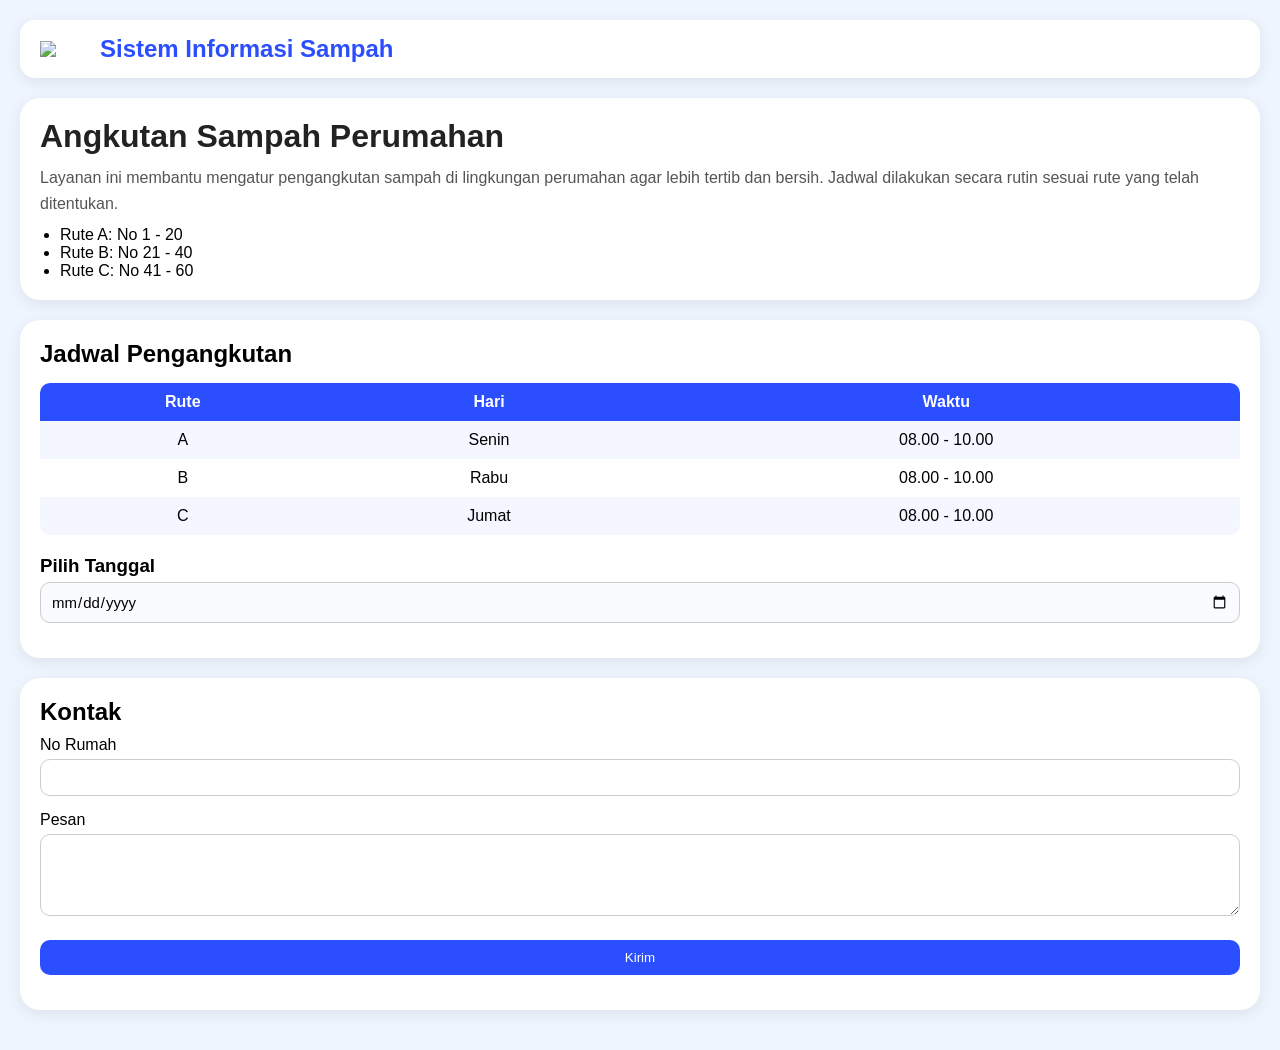
==== Index.html @ 7a90c14c "fitur" ====
<!DOCTYPE html>
<html lang="en">
<head>
  <meta charset="UTF-8">
  <meta name="viewport" content="width=device-width, initial-scale=1.0">
  <title>Sistem Informasi Sampah</title>
  <link rel="stylesheet" href="style.css">
</head>

<body>

  <nav>
    <img src="iconn.png" width="50">
    <h2>Sistem Informasi Sampah</h2>
  </nav>

  <!-- DESKRIPSI -->
  <div class="card">
    <h1>Angkutan Sampah Perumahan</h1>
    <p>
      Layanan ini membantu mengatur pengangkutan sampah di lingkungan perumahan
      agar lebih tertib dan bersih. Jadwal dilakukan secara rutin sesuai rute
      yang telah ditentukan.
    </p>

    <ul>
      <li>Rute A: No 1 - 20</li>
      <li>Rute B: No 21 - 40</li>
      <li>Rute C: No 41 - 60</li>
    </ul>
  </div>

  <!-- JADWAL -->
  <div class="card">
    <h2>Jadwal Pengangkutan</h2>

    <table>
      <tr>
        <th>Rute</th>
        <th>Hari</th>
        <th>Waktu</th>
      </tr>
      <tr>
        <td>A</td>
        <td>Senin</td>
        <td>08.00 - 10.00</td>
      </tr>
      <tr>
        <td>B</td>
        <td>Rabu</td>
        <td>08.00 - 10.00</td>
      </tr>
      <tr>
        <td>C</td>
        <td>Jumat</td>
        <td>08.00 - 10.00</td>
      </tr>
    </table>

    <!-- KALENDER -->
    <div class="calendar-box">
      <h3>Pilih Tanggal</h3>
      <input type="date">
    </div>
  </div>

  <!-- FORM -->
  <div class="card">
    <h2>Kontak</h2>

    <form>
      <label>No Rumah</label>
      <input type="text">

      <label>Pesan</label>
      <textarea rows="4"></textarea>

      <input type="submit" value="Kirim">
    </form>
  </div>

</body>
</html>
---- style.css ----
* {
  margin: 0;
  padding: 0;
  box-sizing: border-box;
  font-family: 'Segoe UI', sans-serif;
}

body {
  background: #eef5ff;
  padding: 20px;
}

    /* NAVBAR */
nav {
  display: flex;
  align-items: center;
  gap: 10px;
  background: white;
  padding: 15px 20px;
  border-radius: 15px;
  box-shadow: 0 4px 15px rgba(0,0,0,0.08);
  margin-bottom: 20px;
}

nav h2 {
  color: #2b4eff;
}

    /* CARD STYLE */
.card {
  background: white;
  padding: 20px;
  border-radius: 20px;
  box-shadow: 0 4px 15px rgba(0,0,0,0.08);
  margin-bottom: 20px;
}

h1 {
  margin-bottom: 10px;
  color: #222;
}

p {
  line-height: 1.6;
  color: #555;
}

ul {
  margin-top: 10px;
  padding-left: 20px;
}

    /* TABLE */
table {
  width: 100%;
  border-collapse: collapse;
  margin-top: 15px;
  border-radius: 10px;
  overflow: hidden;
}

th {
  background: #2b4eff;
  color: white;
}

th, td {
  padding: 10px;
  text-align: center;
}

tr:nth-child(even) {
  background: #f4f7ff;
}

tr:hover {
  background: #e0e7ff;
}

  /* KALENDER */
.calendar-box {
  margin-top: 20px;
}

input[type="date"] {
  padding: 10px;
  border-radius: 10px;
  border: 1px solid #ccc;
  font-size: 15px;
  background: #f9fbff;
  transition: 0.3s;
}

input[type="date"]:hover {
  border-color: #2b4eff;
}

input[type="date"]:focus {
  outline: none;
  border-color: #2b4eff;
  box-shadow: 0 0 5px rgba(43,78,255,0.5);
}

  /* form */
form {
  margin-top: 10px;
}

input, textarea {
  width: 100%;
  margin-top: 5px;
  margin-bottom: 15px;
  padding: 10px;
  border-radius: 10px;
  border: 1px solid #ccc;
}

input[type="submit"] {
  background: #2b4eff;
  color: white;
  border: none;
  cursor: pointer;
  transition: 0.3s;
}

input[type="submit"]:hover {
  background: #1a35cc;
}
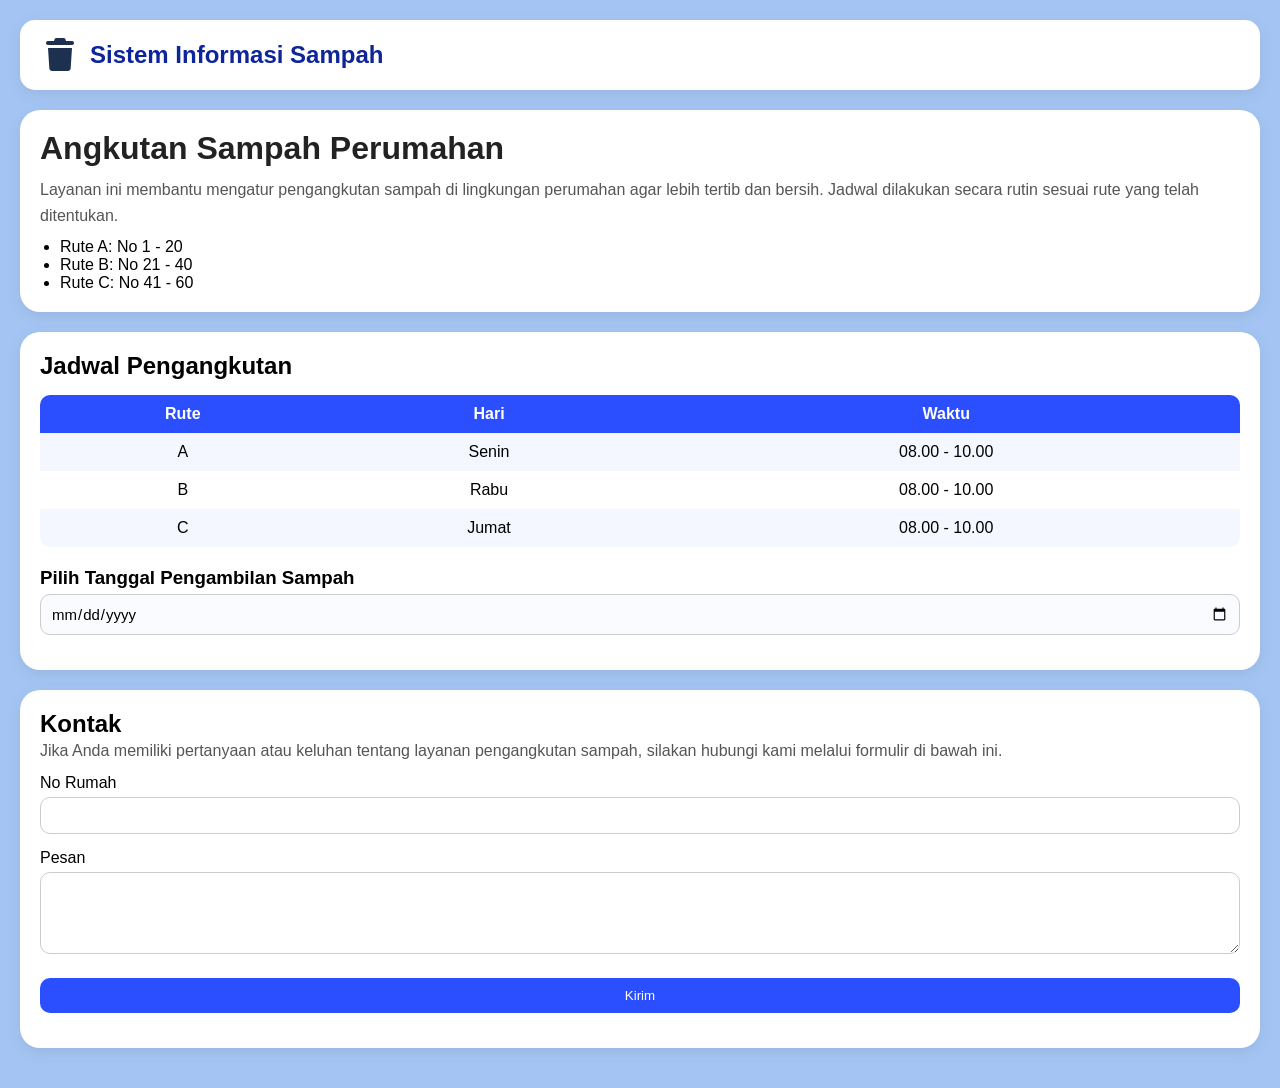
==== commit 1d5284e4: "update" ====
--- a/Index.html
+++ b/Index.html
@@ -10,11 +10,10 @@
 <body>
 
   <nav>
-    <img src="iconn.png" width="50">
+    <img src="trash-solid.png" width="40">
     <h2>Sistem Informasi Sampah</h2>
   </nav>
 
-  <!-- DESKRIPSI -->
   <div class="card">
     <h1>Angkutan Sampah Perumahan</h1>
     <p>
@@ -30,7 +29,7 @@
     </ul>
   </div>
 
-  <!-- JADWAL -->
+  <!-- jadwal -->
   <div class="card">
     <h2>Jadwal Pengangkutan</h2>
 
@@ -57,16 +56,18 @@
       </tr>
     </table>
 
-    <!-- KALENDER -->
+    <!-- kalender -->
     <div class="calendar-box">
-      <h3>Pilih Tanggal</h3>
+      <h3>Pilih Tanggal Pengambilan Sampah</h3>
       <input type="date">
     </div>
   </div>
 
-  <!-- FORM -->
+  <!-- kontak -->
   <div class="card">
     <h2>Kontak</h2>
+    <p>Jika Anda memiliki pertanyaan atau keluhan tentang layanan pengangkutan
+       sampah, silakan hubungi kami melalui formulir di bawah ini.</p>
 
     <form>
       <label>No Rumah</label>
--- a/style.css
+++ b/style.css
@@ -6,7 +6,7 @@
 }
 
 body {
-  background: #eef5ff;
+  background: #a4c5f3;
   padding: 20px;
 }
 
@@ -23,7 +23,7 @@
 }
 
 nav h2 {
-  color: #2b4eff;
+  color: #0d249a;
 }
 
     /* CARD STYLE */
@@ -50,7 +50,6 @@
   padding-left: 20px;
 }
 
-    /* TABLE */
 table {
   width: 100%;
   border-collapse: collapse;
@@ -77,7 +76,7 @@
   background: #e0e7ff;
 }
 
-  /* KALENDER */
+/* kalender */
 .calendar-box {
   margin-top: 20px;
 }
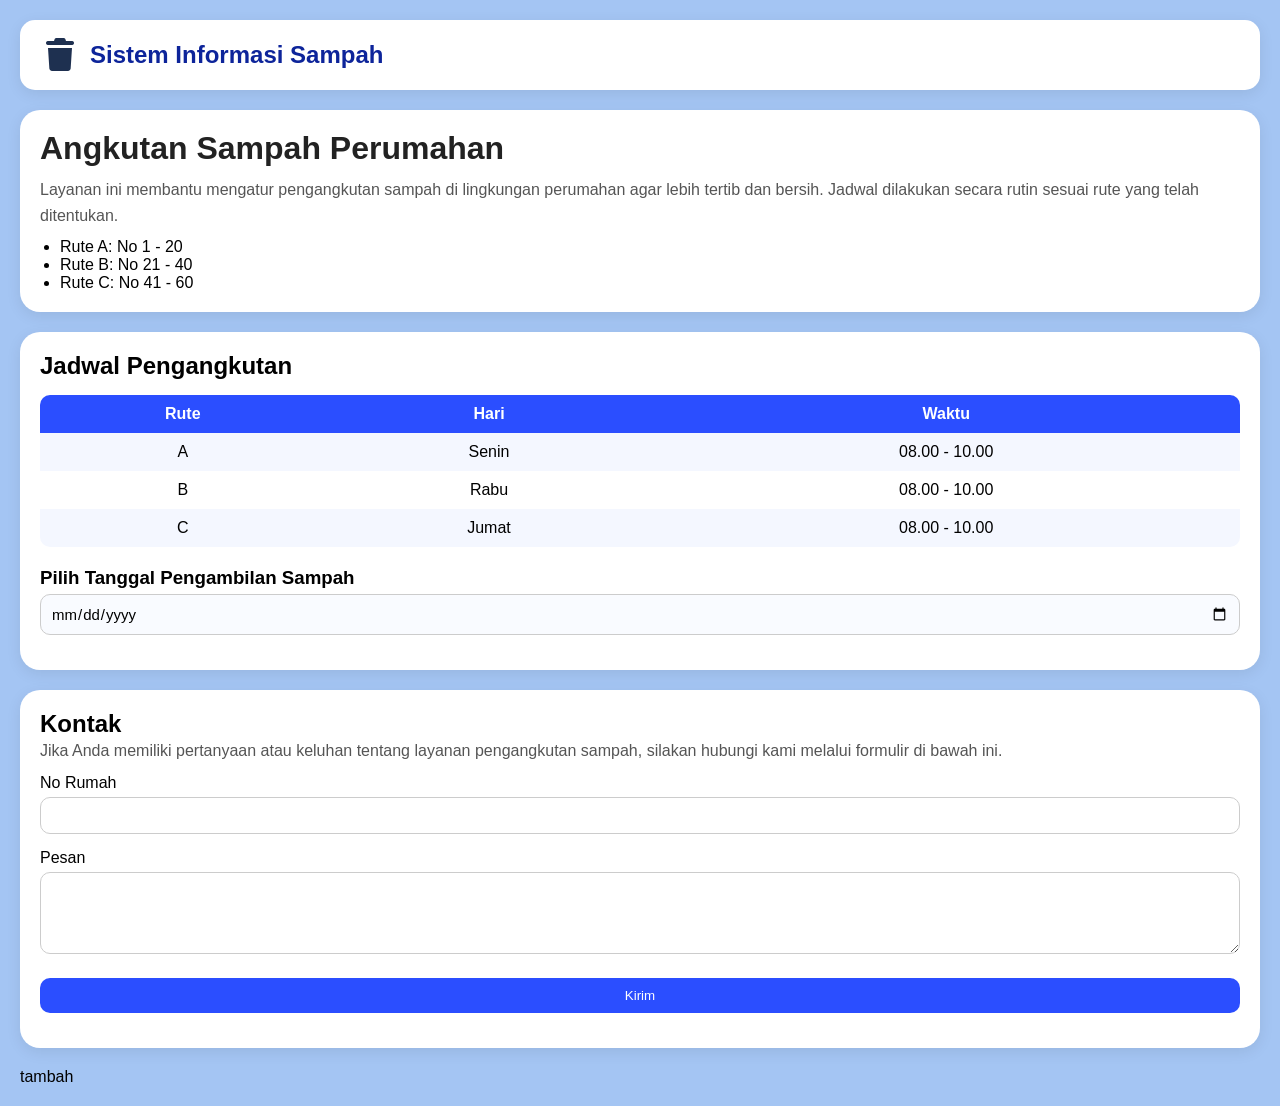
==== commit 5510b6d2: "updt" ====
--- a/Index.html
+++ b/Index.html
@@ -80,5 +80,10 @@
     </form>
   </div>
 
+  <!-- buat kotak output dari kontak nya -->
+  <!-- buat tombol delete nya -->
+  <!-- buat pop up/ aletnya -->
+   tambah
+
 </body>
 </html>
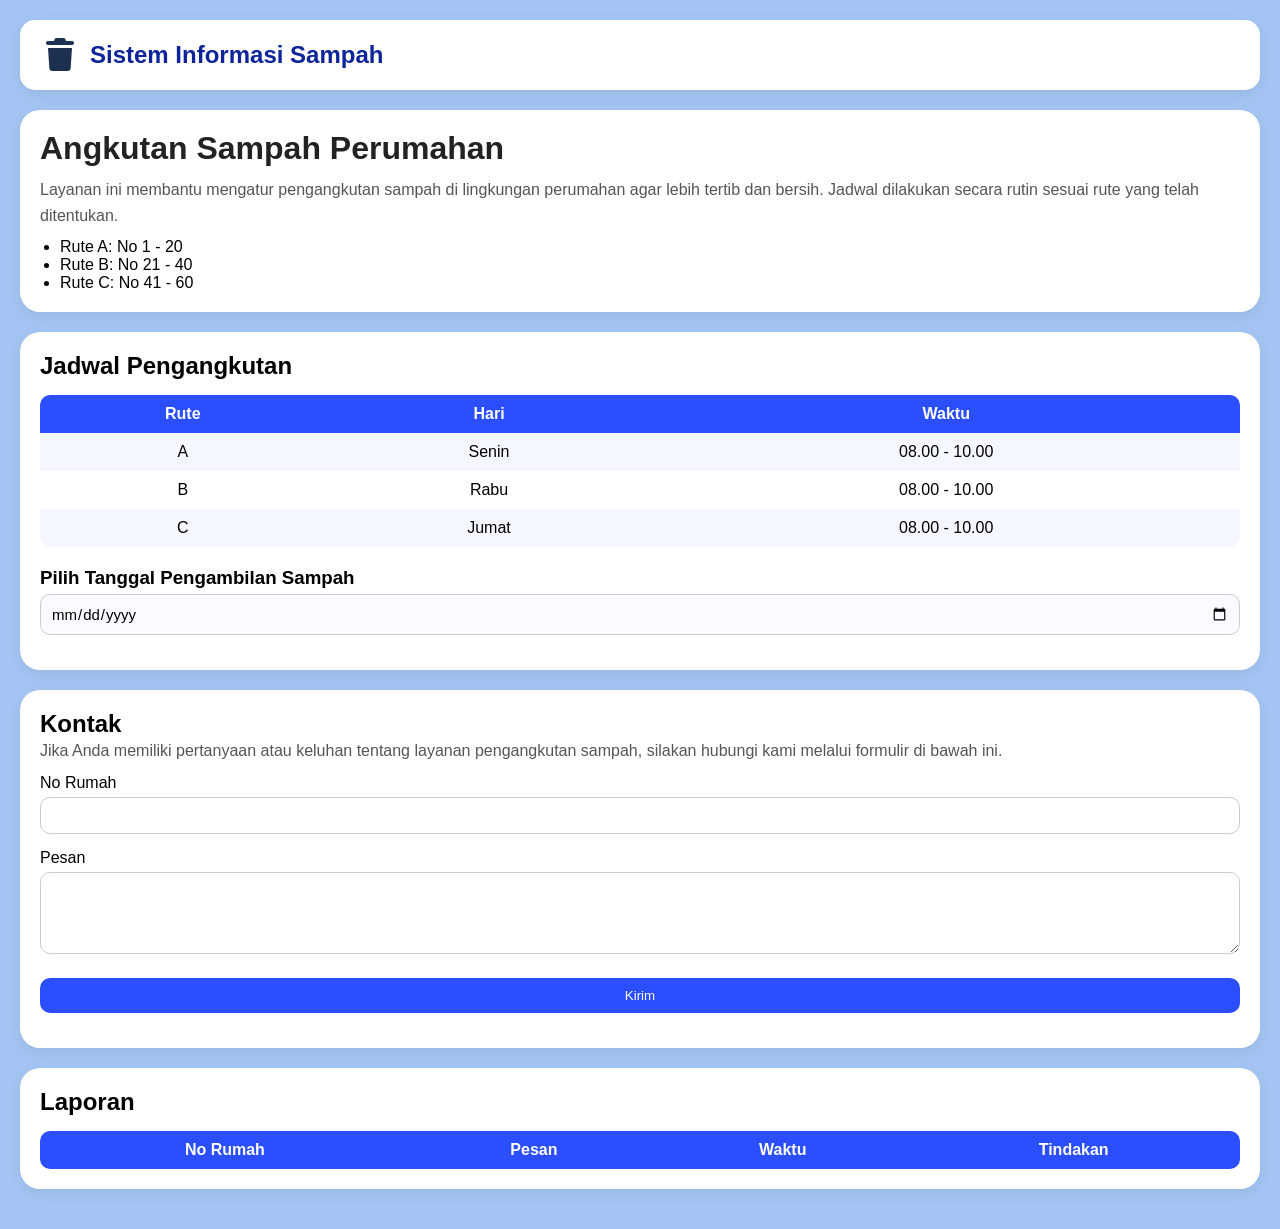
==== commit b46b9b64: "update" ====
--- a/Index.html
+++ b/Index.html
@@ -83,7 +83,22 @@
   <!-- buat kotak output dari kontak nya -->
   <!-- buat tombol delete nya -->
   <!-- buat pop up/ aletnya -->
-   tambah
+   
+  <div class="card">
+    <h2>Laporan</h2>
+      <table>
+        <th>No Rumah</th>
+        <th>Pesan</th>
+        <th>Waktu</th>
+        <th>Tindakan</th>
+    
+    <tbody id="isi">
+    </tbody>
+    </table>
+  </div>
+
+
+<script src="script.js"></script>
 
 </body>
 </html>
